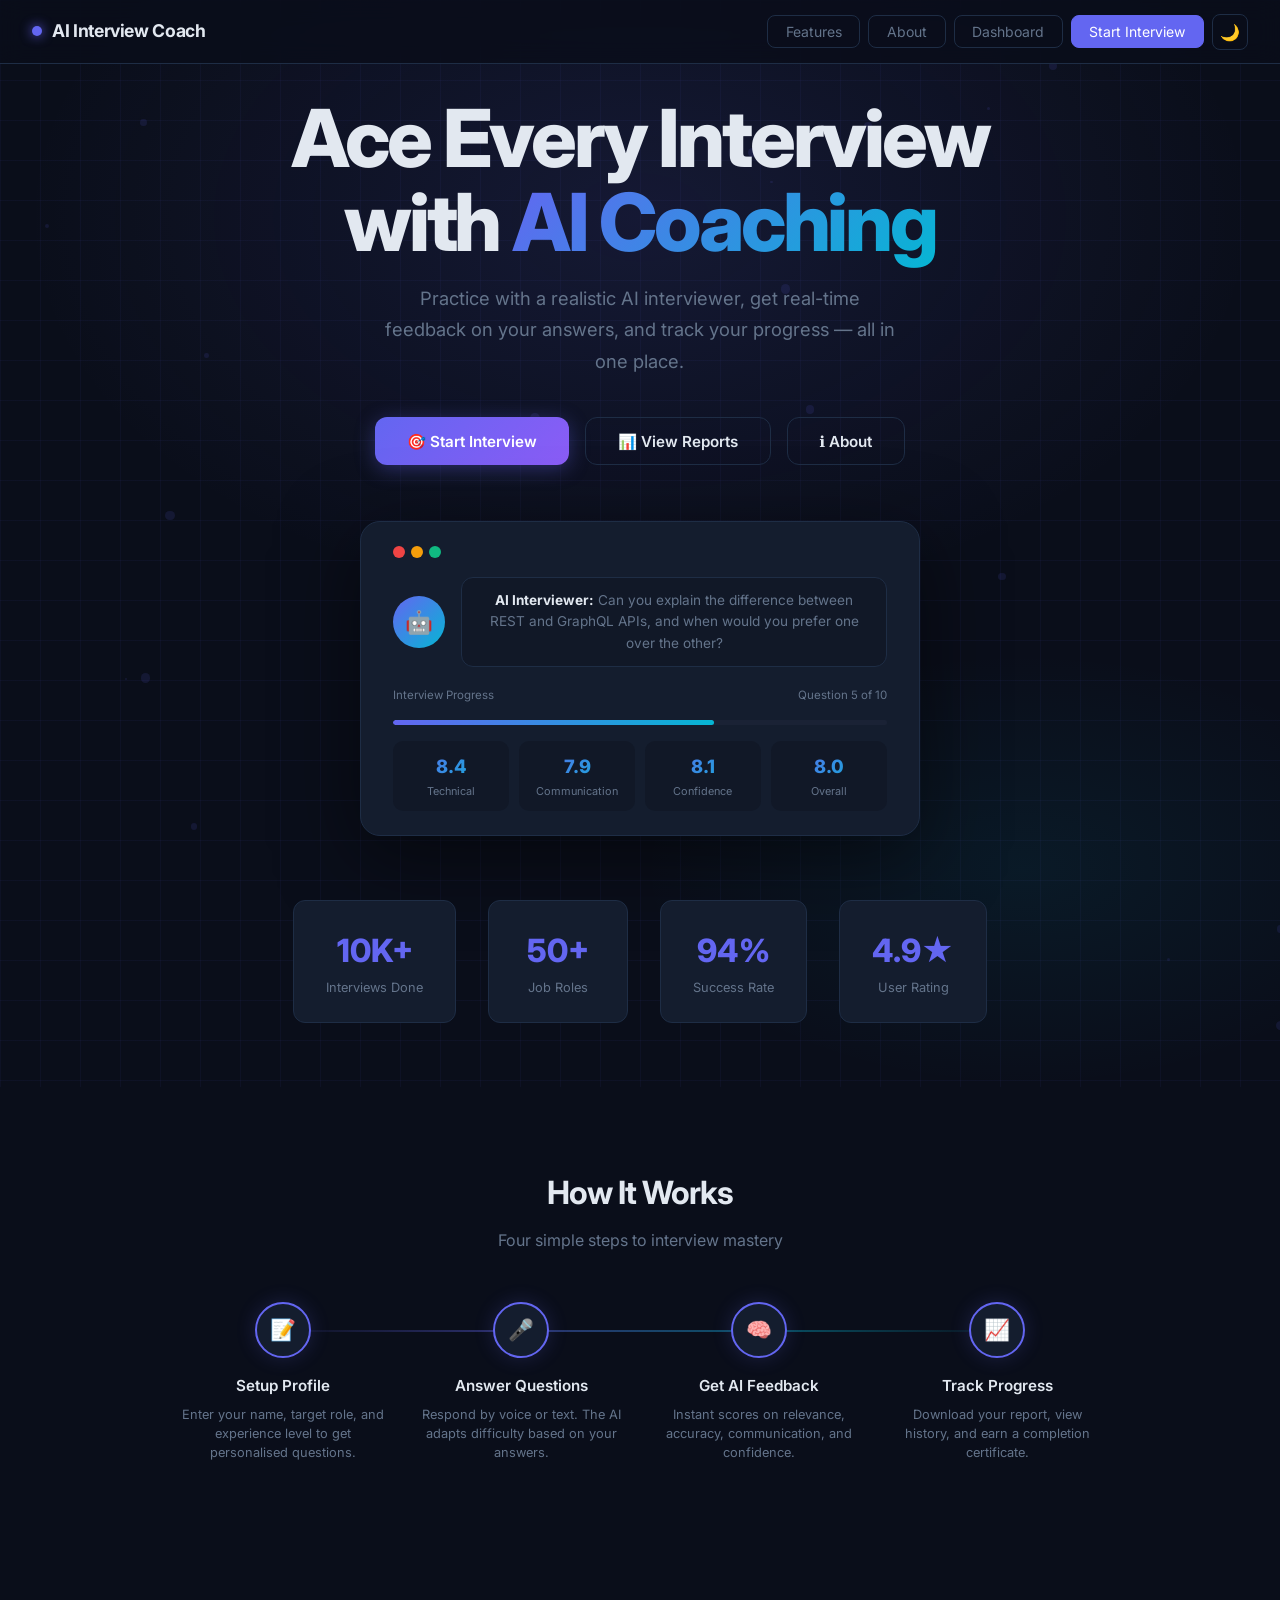
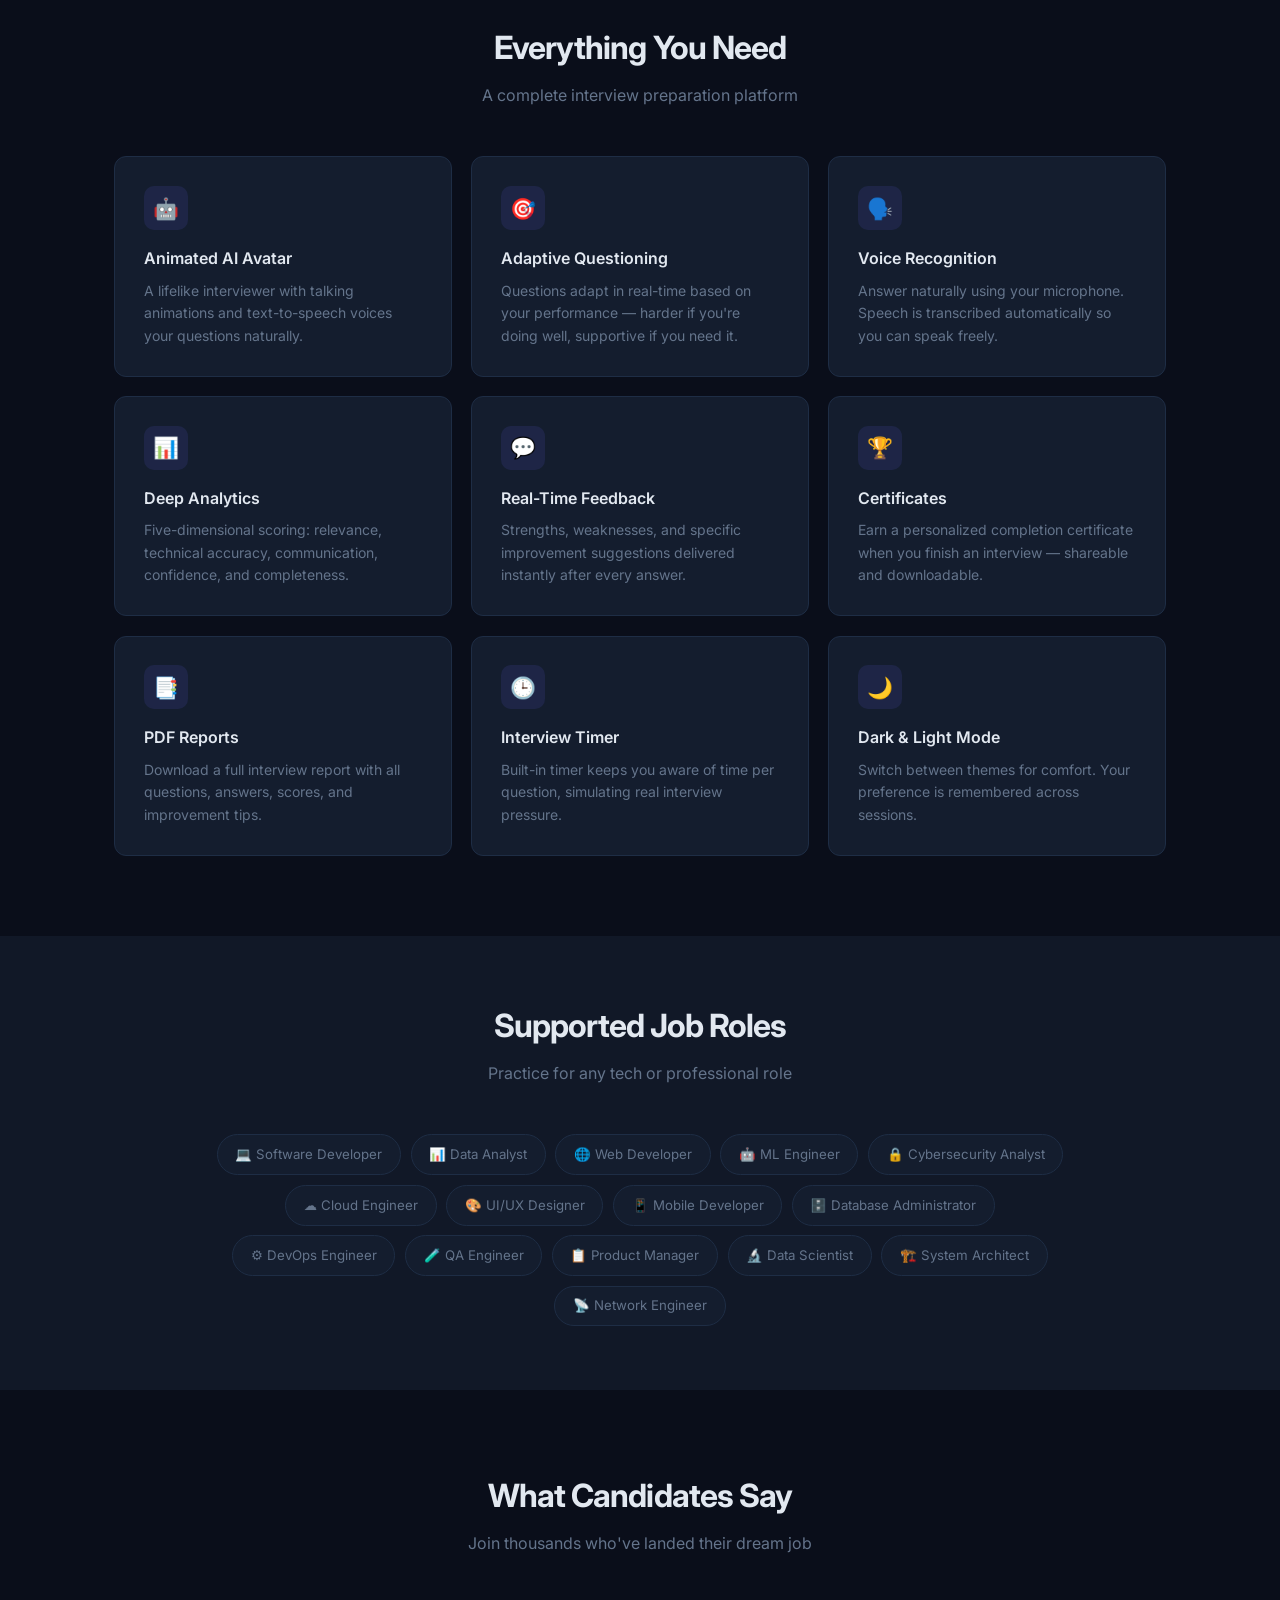
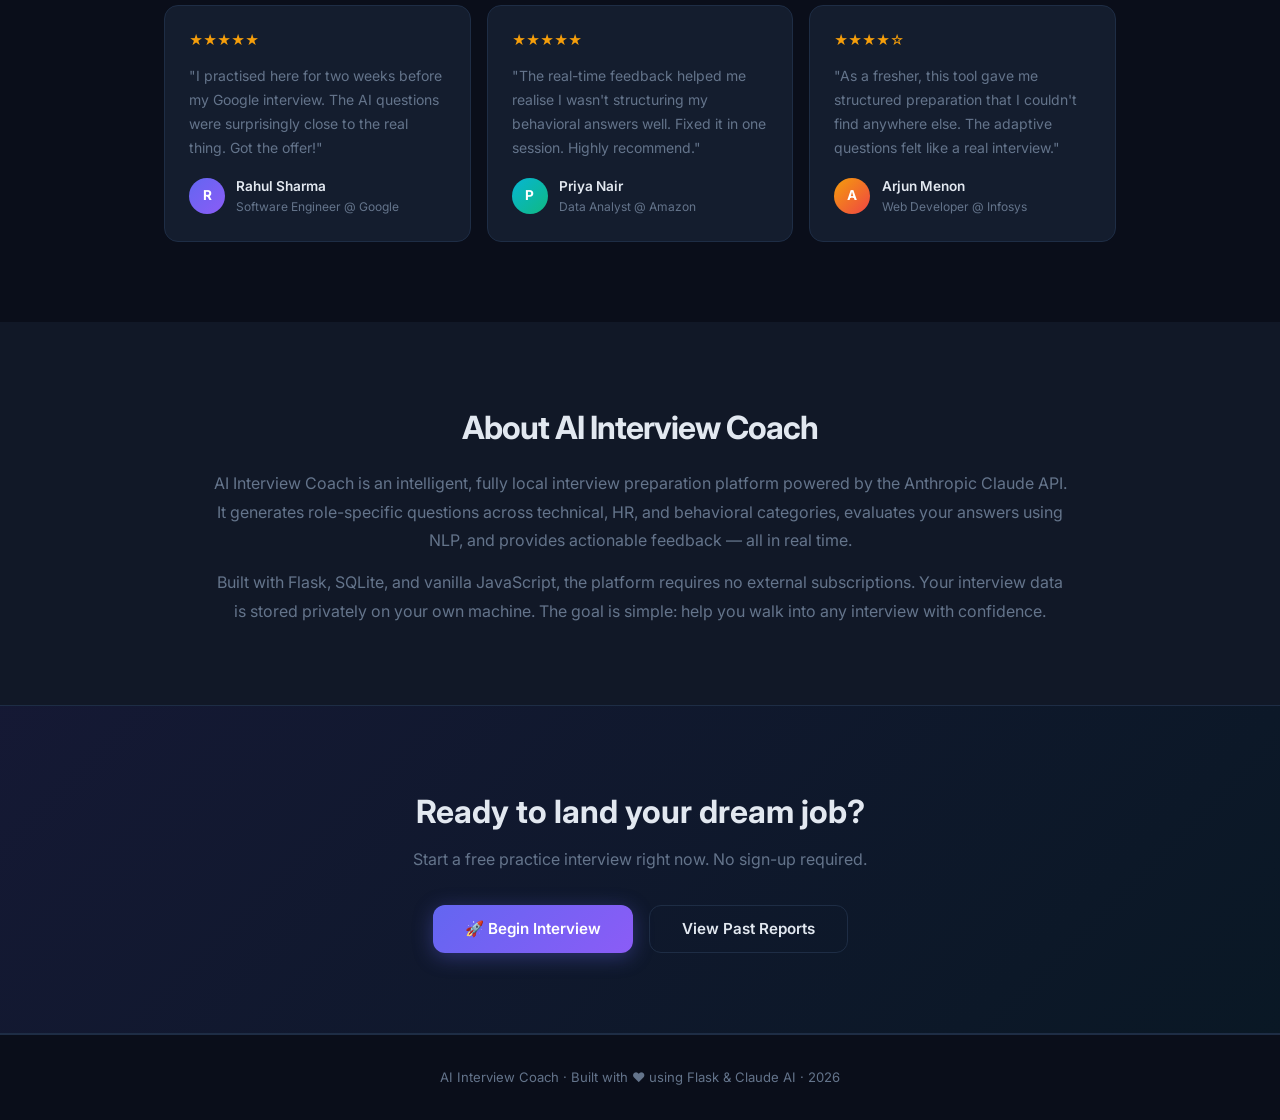
==== templates/index.html @ f31e6fa7 "Initial commit" ====
<!DOCTYPE html>
<html lang="en" data-theme="dark">

<head>
  <meta charset="UTF-8" />
  <meta name="viewport" content="width=device-width, initial-scale=1.0" />
  <title>AI Interview Coach</title>
  <link rel="preconnect" href="https://fonts.googleapis.com" />
  <link
    href="https://fonts.googleapis.com/css2?family=Inter:wght@400;500;600;700;800&family=JetBrains+Mono:wght@400;700&display=swap"
    rel="stylesheet" />
  <link rel="stylesheet" href="/static/css/style.css" />
  <style>
    /* ── Index-specific extras ── */
    .hero-visual {
      position: relative;
      z-index: 1;
      margin-top: 3.5rem;
      display: flex;
      justify-content: center;
    }

    .mockup-card {
      background: var(--card);
      border: 1px solid var(--border);
      border-radius: 20px;
      padding: 1.5rem 2rem;
      width: 100%;
      max-width: 560px;
      box-shadow: 0 20px 80px rgba(0, 0, 0, 0.5);
    }

    .mockup-bar {
      display: flex;
      gap: 6px;
      margin-bottom: 1.2rem;
    }

    .mockup-bar span {
      width: 12px;
      height: 12px;
      border-radius: 50%;
    }

    .mockup-bar span:nth-child(1) {
      background: #ef4444;
    }

    .mockup-bar span:nth-child(2) {
      background: #f59e0b;
    }

    .mockup-bar span:nth-child(3) {
      background: #10b981;
    }

    .mockup-avatar-row {
      display: flex;
      align-items: center;
      gap: 1rem;
      margin-bottom: 1.2rem;
    }

    .mockup-avatar {
      width: 52px;
      height: 52px;
      border-radius: 50%;
      flex-shrink: 0;
      background: linear-gradient(135deg, #6366f1, #06b6d4);
      display: flex;
      align-items: center;
      justify-content: center;
      font-size: 1.4rem;
    }

    .mockup-bubble {
      background: var(--bg2);
      border: 1px solid var(--border);
      border-radius: 12px;
      padding: 0.75rem 1rem;
      font-size: 0.85rem;
      line-height: 1.55;
      color: var(--muted);
      flex: 1;
    }

    .mockup-bubble strong {
      color: var(--text);
    }

    .mockup-scores {
      display: grid;
      grid-template-columns: repeat(4, 1fr);
      gap: 0.6rem;
    }

    .mockup-score {
      background: var(--bg2);
      border-radius: 10px;
      padding: 0.65rem;
      text-align: center;
    }

    .mockup-score .ms-val {
      font-size: 1.15rem;
      font-weight: 800;
      background: linear-gradient(135deg, #6366f1, #06b6d4);
      -webkit-background-clip: text;
      -webkit-text-fill-color: transparent;
      background-clip: text;
    }

    .mockup-score .ms-lbl {
      font-size: 0.68rem;
      color: var(--muted);
      margin-top: 2px;
    }

    .mockup-progress {
      margin-top: 1rem;
    }

    .mockup-progress-bar {
      height: 5px;
      background: var(--bg3);
      border-radius: 3px;
      overflow: hidden;
    }

    .mockup-progress-fill {
      height: 100%;
      width: 65%;
      background: linear-gradient(90deg, #6366f1, #06b6d4);
      border-radius: 3px;
    }

    .mockup-label {
      display: flex;
      justify-content: space-between;
      font-size: 0.72rem;
      color: var(--muted);
      margin-bottom: 4px;
    }

    /* ── How it works ── */
    .how-section {
      padding: 5rem 1.5rem;
      max-width: 1000px;
      margin: 0 auto;
    }

    .steps-grid {
      display: grid;
      grid-template-columns: repeat(auto-fit, minmax(200px, 1fr));
      gap: 0;
      position: relative;
      margin-top: 3rem;
    }

    .steps-grid::before {
      content: '';
      position: absolute;
      top: 28px;
      left: 10%;
      right: 10%;
      height: 2px;
      background: linear-gradient(90deg, transparent, var(--accent), var(--accent3), transparent);
      opacity: 0.4;
    }

    .step {
      text-align: center;
      padding: 0 1rem;
      position: relative;
      z-index: 1;
    }

    .step-circle {
      width: 56px;
      height: 56px;
      border-radius: 50%;
      background: var(--card);
      border: 2px solid var(--accent);
      display: flex;
      align-items: center;
      justify-content: center;
      margin: 0 auto 1rem;
      font-size: 1.3rem;
      box-shadow: 0 0 20px rgba(99, 102, 241, 0.2);
    }

    .step h3 {
      font-size: 0.95rem;
      font-weight: 600;
      margin-bottom: 0.4rem;
    }

    .step p {
      font-size: 0.8rem;
      color: var(--muted);
      line-height: 1.5;
    }

    /* ── Roles section ── */
    .roles-section {
      padding: 4rem 1.5rem;
      background: var(--bg2);
    }

    .roles-inner {
      max-width: 860px;
      margin: 0 auto;
    }

    .roles-grid {
      display: flex;
      flex-wrap: wrap;
      gap: 0.6rem;
      justify-content: center;
      margin-top: 2rem;
    }

    .role-pill {
      padding: 0.55rem 1.1rem;
      background: var(--card);
      border: 1px solid var(--border);
      border-radius: 100px;
      font-size: 0.83rem;
      color: var(--muted);
      transition: all 0.2s;
      cursor: default;
    }

    .role-pill:hover {
      border-color: var(--accent);
      color: var(--accent);
      transform: translateY(-2px);
    }

    /* ── Testimonials ── */
    .testimonials {
      padding: 5rem 1.5rem;
      max-width: 1000px;
      margin: 0 auto;
    }

    .testi-grid {
      display: grid;
      grid-template-columns: repeat(auto-fit, minmax(260px, 1fr));
      gap: 1rem;
      margin-top: 2.5rem;
    }

    .testi-card {
      background: var(--card);
      border: 1px solid var(--border);
      border-radius: 14px;
      padding: 1.5rem;
    }

    .testi-stars {
      color: #f59e0b;
      font-size: 0.85rem;
      margin-bottom: 0.8rem;
    }

    .testi-text {
      font-size: 0.875rem;
      color: var(--muted);
      line-height: 1.7;
      margin-bottom: 1rem;
    }

    .testi-author {
      display: flex;
      align-items: center;
      gap: 0.7rem;
    }

    .testi-ava {
      width: 36px;
      height: 36px;
      border-radius: 50%;
      display: flex;
      align-items: center;
      justify-content: center;
      font-weight: 700;
      font-size: 0.85rem;
      color: #fff;
      flex-shrink: 0;
    }

    .testi-name {
      font-size: 0.85rem;
      font-weight: 600;
    }

    .testi-role-lbl {
      font-size: 0.75rem;
      color: var(--muted);
    }

    /* ── CTA band ── */
    .cta-band {
      padding: 5rem 1.5rem;
      background: linear-gradient(135deg, rgba(99, 102, 241, 0.12), rgba(6, 182, 212, 0.06));
      border-top: 1px solid var(--border);
      border-bottom: 1px solid var(--border);
      text-align: center;
    }

    .cta-band h2 {
      font-size: 2rem;
      font-weight: 700;
      margin-bottom: 0.6rem;
    }

    .cta-band p {
      color: var(--muted);
      margin-bottom: 2rem;
    }

    /* ── Floating particles ── */
    .particle {
      position: absolute;
      border-radius: 50%;
      background: var(--accent);
      opacity: 0.12;
      animation: float linear infinite;
    }

    @keyframes float {
      0% {
        transform: translateY(0) rotate(0deg);
        opacity: 0.12;
      }

      50% {
        opacity: 0.06;
      }

      100% {
        transform: translateY(-120px) rotate(360deg);
        opacity: 0;
      }
    }
  </style>
</head>

<body>

  <!-- ── NAV ─────────────────────────────────────────────────────── -->
  <nav class="nav">
    <div class="nav-logo">
      <div class="dot"></div>
      AI Interview Coach
    </div>
    <div class="nav-links">
      <button class="nav-btn" onclick="scrollTo('features')">Features</button>
      <button class="nav-btn" onclick="scrollTo('about')">About</button>
      <button class="nav-btn" onclick="location.href='/dashboard'">Dashboard</button>
      <button class="nav-btn primary" onclick="openSetupModal()">Start Interview</button>
      <button id="themeToggle" onclick="toggleTheme()" title="Toggle theme">🌙</button>
    </div>
  </nav>

  <!-- ── HERO ─────────────────────────────────────────────────────── -->
  <section class="hero">
    <div class="hero-bg"></div>
    <div class="hero-grid"></div>

    <!-- Floating particles -->
    <div id="particles"></div>

    <div class="hero-content">
      <h1>
        Ace Every Interview<br />
        with <span class="grad">AI Coaching</span>
      </h1>
      <p>
        Practice with a realistic AI interviewer, get real-time feedback on your answers,
        and track your progress — all in one place.
      </p>
      <div class="hero-btns">
        <button class="btn-primary" onclick="openSetupModal()">
          🎯 Start Interview
        </button>
        <button class="btn-secondary" onclick="location.href='/dashboard'">
          📊 View Reports
        </button>
        <button class="btn-secondary" onclick="scrollTo('about')">
          ℹ️ About
        </button>
      </div>
    </div>

    <!-- Mockup preview -->
    <div class="hero-visual">
      <div class="mockup-card fade-in">
        <div class="mockup-bar">
          <span></span><span></span><span></span>
        </div>
        <div class="mockup-avatar-row">
          <div class="mockup-avatar">🤖</div>
          <div class="mockup-bubble">
            <strong>AI Interviewer:</strong> Can you explain the difference between REST and GraphQL APIs, and when
            would you prefer one over the other?
          </div>
        </div>
        <div class="mockup-label">
          <span>Interview Progress</span>
          <span>Question 5 of 10</span>
        </div>
        <div class="mockup-progress">
          <div class="mockup-progress-bar">
            <div class="mockup-progress-fill"></div>
          </div>
        </div>
        <div class="mockup-scores" style="margin-top:1rem">
          <div class="mockup-score">
            <div class="ms-val">8.4</div>
            <div class="ms-lbl">Technical</div>
          </div>
          <div class="mockup-score">
            <div class="ms-val">7.9</div>
            <div class="ms-lbl">Communication</div>
          </div>
          <div class="mockup-score">
            <div class="ms-val">8.1</div>
            <div class="ms-lbl">Confidence</div>
          </div>
          <div class="mockup-score">
            <div class="ms-val">8.0</div>
            <div class="ms-lbl">Overall</div>
          </div>
        </div>
      </div>
    </div>

    <!-- Stats -->
    <div class="stats-row">
      <div class="stat-card">
        <div class="val">10K+</div>
        <div class="lbl">Interviews Done</div>
      </div>
      <div class="stat-card">
        <div class="val">50+</div>
        <div class="lbl">Job Roles</div>
      </div>
      <div class="stat-card">
        <div class="val">94%</div>
        <div class="lbl">Success Rate</div>
      </div>
      <div class="stat-card">
        <div class="val">4.9★</div>
        <div class="lbl">User Rating</div>
      </div>
    </div>
  </section>

  <!-- ── HOW IT WORKS ───────────────────────────────────────────── -->
  <section class="how-section" id="how">
    <div class="section-title">How It Works</div>
    <div class="section-sub">Four simple steps to interview mastery</div>
    <div class="steps-grid">
      <div class="step">
        <div class="step-circle">📝</div>
        <h3>Setup Profile</h3>
        <p>Enter your name, target role, and experience level to get personalised questions.</p>
      </div>
      <div class="step">
        <div class="step-circle">🎤</div>
        <h3>Answer Questions</h3>
        <p>Respond by voice or text. The AI adapts difficulty based on your answers.</p>
      </div>
      <div class="step">
        <div class="step-circle">🧠</div>
        <h3>Get AI Feedback</h3>
        <p>Instant scores on relevance, accuracy, communication, and confidence.</p>
      </div>
      <div class="step">
        <div class="step-circle">📈</div>
        <h3>Track Progress</h3>
        <p>Download your report, view history, and earn a completion certificate.</p>
      </div>
    </div>
  </section>

  <!-- ── FEATURES ──────────────────────────────────────────────── -->
  <section class="features" id="features">
    <div class="section-title">Everything You Need</div>
    <div class="section-sub">A complete interview preparation platform</div>
    <div class="features-grid">
      <div class="feat-card">
        <div class="feat-icon">🤖</div>
        <h3>Animated AI Avatar</h3>
        <p>A lifelike interviewer with talking animations and text-to-speech voices your questions naturally.</p>
      </div>
      <div class="feat-card">
        <div class="feat-icon">🎯</div>
        <h3>Adaptive Questioning</h3>
        <p>Questions adapt in real-time based on your performance — harder if you're doing well, supportive if you need
          it.</p>
      </div>
      <div class="feat-card">
        <div class="feat-icon">🗣️</div>
        <h3>Voice Recognition</h3>
        <p>Answer naturally using your microphone. Speech is transcribed automatically so you can speak freely.</p>
      </div>
      <div class="feat-card">
        <div class="feat-icon">📊</div>
        <h3>Deep Analytics</h3>
        <p>Five-dimensional scoring: relevance, technical accuracy, communication, confidence, and completeness.</p>
      </div>
      <div class="feat-card">
        <div class="feat-icon">💬</div>
        <h3>Real-Time Feedback</h3>
        <p>Strengths, weaknesses, and specific improvement suggestions delivered instantly after every answer.</p>
      </div>
      <div class="feat-card">
        <div class="feat-icon">🏆</div>
        <h3>Certificates</h3>
        <p>Earn a personalized completion certificate when you finish an interview — shareable and downloadable.</p>
      </div>
      <div class="feat-card">
        <div class="feat-icon">📑</div>
        <h3>PDF Reports</h3>
        <p>Download a full interview report with all questions, answers, scores, and improvement tips.</p>
      </div>
      <div class="feat-card">
        <div class="feat-icon">🕒</div>
        <h3>Interview Timer</h3>
        <p>Built-in timer keeps you aware of time per question, simulating real interview pressure.</p>
      </div>
      <div class="feat-card">
        <div class="feat-icon">🌙</div>
        <h3>Dark &amp; Light Mode</h3>
        <p>Switch between themes for comfort. Your preference is remembered across sessions.</p>
      </div>
    </div>
  </section>

  <!-- ── ROLES ─────────────────────────────────────────────────── -->
  <section class="roles-section">
    <div class="roles-inner">
      <div class="section-title">Supported Job Roles</div>
      <div class="section-sub">Practice for any tech or professional role</div>
      <div class="roles-grid">
        <div class="role-pill">💻 Software Developer</div>
        <div class="role-pill">📊 Data Analyst</div>
        <div class="role-pill">🌐 Web Developer</div>
        <div class="role-pill">🤖 ML Engineer</div>
        <div class="role-pill">🔒 Cybersecurity Analyst</div>
        <div class="role-pill">☁️ Cloud Engineer</div>
        <div class="role-pill">🎨 UI/UX Designer</div>
        <div class="role-pill">📱 Mobile Developer</div>
        <div class="role-pill">🗄️ Database Administrator</div>
        <div class="role-pill">⚙️ DevOps Engineer</div>
        <div class="role-pill">🧪 QA Engineer</div>
        <div class="role-pill">📋 Product Manager</div>
        <div class="role-pill">🔬 Data Scientist</div>
        <div class="role-pill">🏗️ System Architect</div>
        <div class="role-pill">📡 Network Engineer</div>
      </div>
    </div>
  </section>

  <!-- ── TESTIMONIALS ──────────────────────────────────────────── -->
  <section class="testimonials">
    <div class="section-title">What Candidates Say</div>
    <div class="section-sub">Join thousands who've landed their dream job</div>
    <div class="testi-grid">
      <div class="testi-card">
        <div class="testi-stars">★★★★★</div>
        <div class="testi-text">"I practised here for two weeks before my Google interview. The AI questions were
          surprisingly close to the real thing. Got the offer!"</div>
        <div class="testi-author">
          <div class="testi-ava" style="background:linear-gradient(135deg,#6366f1,#8b5cf6)">R</div>
          <div>
            <div class="testi-name">Rahul Sharma</div>
            <div class="testi-role-lbl">Software Engineer @ Google</div>
          </div>
        </div>
      </div>
      <div class="testi-card">
        <div class="testi-stars">★★★★★</div>
        <div class="testi-text">"The real-time feedback helped me realise I wasn't structuring my behavioral answers
          well. Fixed it in one session. Highly recommend."</div>
        <div class="testi-author">
          <div class="testi-ava" style="background:linear-gradient(135deg,#06b6d4,#10b981)">P</div>
          <div>
            <div class="testi-name">Priya Nair</div>
            <div class="testi-role-lbl">Data Analyst @ Amazon</div>
          </div>
        </div>
      </div>
      <div class="testi-card">
        <div class="testi-stars">★★★★☆</div>
        <div class="testi-text">"As a fresher, this tool gave me structured preparation that I couldn't find anywhere
          else. The adaptive questions felt like a real interview."</div>
        <div class="testi-author">
          <div class="testi-ava" style="background:linear-gradient(135deg,#f59e0b,#ef4444)">A</div>
          <div>
            <div class="testi-name">Arjun Menon</div>
            <div class="testi-role-lbl">Web Developer @ Infosys</div>
          </div>
        </div>
      </div>
    </div>
  </section>

  <!-- ── ABOUT ─────────────────────────────────────────────────── -->
  <section class="about" id="about">
    <div class="about-inner">
      <div class="section-title">About AI Interview Coach</div>
      <p>
        AI Interview Coach is an intelligent, fully local interview preparation platform powered
        by the Anthropic Claude API. It generates role-specific questions across technical, HR,
        and behavioral categories, evaluates your answers using NLP, and provides actionable feedback
        — all in real time.
      </p>
      <p style="margin-top:0.8rem">
        Built with Flask, SQLite, and vanilla JavaScript, the platform requires no external
        subscriptions. Your interview data is stored privately on your own machine. The goal
        is simple: help you walk into any interview with confidence.
      </p>
    </div>
  </section>

  <!-- ── CTA BAND ──────────────────────────────────────────────── -->
  <section class="cta-band">
    <h2>Ready to land your dream job?</h2>
    <p>Start a free practice interview right now. No sign-up required.</p>
    <div class="hero-btns" style="justify-content:center">
      <button class="btn-primary" onclick="openSetupModal()">🚀 Begin Interview</button>
      <button class="btn-secondary" onclick="location.href='/dashboard'">View Past Reports</button>
    </div>
  </section>

  <!-- ── FOOTER ─────────────────────────────────────────────────── -->
  <footer>
    <p>AI Interview Coach · Built with ❤️ using Flask &amp; Claude AI · <span id="year"></span></p>
  </footer>

  <!-- ── SETUP MODAL ───────────────────────────────────────────── -->
  <div class="modal-overlay" id="setupModal">
    <div class="modal">
      <h2>🎯 Setup Your Interview</h2>
      <div class="form-group">
        <label>Full Name</label>
        <input type="text" id="setupName" placeholder="e.g. Rahul Sharma" />
      </div>
      <div class="form-group">
        <label>Email Address</label>
        <input type="email" id="setupEmail" placeholder="e.g. rahul@email.com" />
      </div>
      <div class="form-group">
        <label>Job Role</label>
        <select id="setupRole">
          <option value="">Select a role…</option>
          <option>Software Developer</option>
          <option>Data Analyst</option>
          <option>Web Developer</option>
          <option>ML Engineer</option>
          <option>Cybersecurity Analyst</option>
          <option>Cloud Engineer</option>
          <option>UI/UX Designer</option>
          <option>Mobile Developer</option>
          <option>Database Administrator</option>
          <option>DevOps Engineer</option>
          <option>QA Engineer</option>
          <option>Product Manager</option>
          <option>Data Scientist</option>
          <option>System Architect</option>
          <option>Network Engineer</option>
        </select>
      </div>
      <div class="form-group">
        <label>Experience Level</label>
        <select id="setupExp">
          <option value="">Select level…</option>
          <option value="Fresher">Fresher (0–1 yr)</option>
          <option value="Intermediate">Intermediate (1–4 yrs)</option>
          <option value="Experienced">Experienced (5+ yrs)</option>
        </select>
      </div>
      <div id="setupError" style="color:#ef4444;font-size:0.83rem;margin-top:0.4rem;display:none"></div>
      <div class="modal-btns">
        <button class="btn-secondary" onclick="closeSetupModal()">Cancel</button>
        <button class="btn-primary" id="startBtn" onclick="startInterview()">Start Interview →</button>
      </div>
    </div>
  </div>

  <script src="/static/js/main.js"></script>
</body>

</html>
---- static/css/style.css ----
/* ── Variables ─────────────────────────────────────────── */
:root {
  --bg: #0a0e1a;
  --bg2: #111827;
  --bg3: #1a2235;
  --card: #141d2e;
  --border: #1e2d45;
  --accent: #6366f1;
  --accent2: #8b5cf6;
  --accent3: #06b6d4;
  --text: #e2e8f0;
  --muted: #64748b;
  --success: #10b981;
  --warning: #f59e0b;
  --danger: #ef4444;
  --radius: 12px;
  --shadow: 0 4px 24px rgba(0,0,0,0.4);
  --font: 'Inter', system-ui, sans-serif;
  --mono: 'JetBrains Mono', monospace;
}

[data-theme="light"] {
  --bg: #f0f4ff;
  --bg2: #e8edf8;
  --bg3: #dde4f5;
  --card: #ffffff;
  --border: #d1d9f0;
  --text: #1e293b;
  --muted: #64748b;
  --shadow: 0 4px 24px rgba(99,102,241,0.12);
}

/* ── Reset ─────────────────────────────────────────────── */
*, *::before, *::after { box-sizing: border-box; margin: 0; padding: 0; }
html { scroll-behavior: smooth; }
body {
  font-family: var(--font);
  background: var(--bg);
  color: var(--text);
  min-height: 100vh;
  transition: background 0.3s, color 0.3s;
  line-height: 1.6;
}
a { text-decoration: none; color: inherit; }
button { cursor: pointer; font-family: var(--font); }
img { max-width: 100%; }

/* ── Scrollbar ─────────────────────────────────────────── */
::-webkit-scrollbar { width: 6px; }
::-webkit-scrollbar-track { background: var(--bg2); }
::-webkit-scrollbar-thumb { background: var(--border); border-radius: 3px; }

/* ── Nav ───────────────────────────────────────────────── */
.nav {
  position: fixed; top: 0; left: 0; right: 0; z-index: 100;
  display: flex; align-items: center; justify-content: space-between;
  padding: 0 2rem;
  height: 64px;
  background: rgba(10,14,26,0.85);
  backdrop-filter: blur(12px);
  border-bottom: 1px solid var(--border);
}
[data-theme="light"] .nav { background: rgba(240,244,255,0.85); }

.nav-logo {
  display: flex; align-items: center; gap: 10px;
  font-weight: 700; font-size: 1.1rem; letter-spacing: -0.02em;
}
.nav-logo .dot {
  width: 10px; height: 10px; border-radius: 50%;
  background: var(--accent);
  box-shadow: 0 0 12px var(--accent);
  animation: pulse 2s infinite;
}
.nav-links { display: flex; align-items: center; gap: 0.5rem; }
.nav-btn {
  padding: 0.45rem 1.1rem;
  border: 1px solid var(--border);
  border-radius: 8px;
  background: transparent;
  color: var(--muted);
  font-size: 0.875rem;
  transition: all 0.2s;
}
.nav-btn:hover { border-color: var(--accent); color: var(--text); }
.nav-btn.primary {
  background: var(--accent); border-color: var(--accent); color: #fff;
}
.nav-btn.primary:hover { background: var(--accent2); border-color: var(--accent2); }
#themeToggle {
  width: 36px; height: 36px;
  border: 1px solid var(--border);
  border-radius: 8px;
  background: transparent;
  color: var(--muted);
  font-size: 1rem;
  display: flex; align-items: center; justify-content: center;
  transition: all 0.2s;
}
#themeToggle:hover { color: var(--text); border-color: var(--accent); }

/* ── Hero ──────────────────────────────────────────────── */
.hero {
  min-height: 100vh;
  display: flex; flex-direction: column; align-items: center; justify-content: center;
  text-align: center;
  padding: 6rem 1.5rem 4rem;
  position: relative; overflow: hidden;
}
.hero-bg {
  position: absolute; inset: 0; z-index: 0;
  background: radial-gradient(ellipse 80% 60% at 50% 20%, rgba(99,102,241,0.12) 0%, transparent 60%),
              radial-gradient(ellipse 60% 40% at 80% 80%, rgba(6,182,212,0.07) 0%, transparent 50%);
}
.hero-grid {
  position: absolute; inset: 0; z-index: 0;
  background-image:
    linear-gradient(rgba(99,102,241,0.05) 1px, transparent 1px),
    linear-gradient(90deg, rgba(99,102,241,0.05) 1px, transparent 1px);
  background-size: 40px 40px;
}
.hero-content { position: relative; z-index: 1; max-width: 780px; }
.hero-badge {
  display: inline-flex; align-items: center; gap: 6px;
  padding: 6px 14px;
  border: 1px solid rgba(99,102,241,0.4);
  border-radius: 100px;
  font-size: 0.78rem;
  color: var(--accent3);
  margin-bottom: 1.5rem;
  background: rgba(99,102,241,0.07);
  letter-spacing: 0.04em;
}
.hero h1 {
  font-size: clamp(2.5rem, 7vw, 5rem);
  font-weight: 800;
  letter-spacing: -0.04em;
  line-height: 1.05;
  margin-bottom: 1.2rem;
}
.hero h1 .grad {
  background: linear-gradient(135deg, var(--accent), var(--accent3));
  -webkit-background-clip: text;
  -webkit-text-fill-color: transparent;
  background-clip: text;
}
.hero p {
  font-size: 1.15rem;
  color: var(--muted);
  max-width: 520px;
  margin: 0 auto 2.5rem;
  line-height: 1.7;
}
.hero-btns { display: flex; gap: 1rem; justify-content: center; flex-wrap: wrap; }
.btn-primary {
  padding: 0.85rem 2rem;
  background: linear-gradient(135deg, var(--accent), var(--accent2));
  color: #fff;
  border: none;
  border-radius: var(--radius);
  font-weight: 600;
  font-size: 0.95rem;
  transition: all 0.25s;
  box-shadow: 0 4px 20px rgba(99,102,241,0.35);
}
.btn-primary:hover { transform: translateY(-2px); box-shadow: 0 8px 28px rgba(99,102,241,0.45); }
.btn-secondary {
  padding: 0.85rem 2rem;
  background: transparent;
  border: 1px solid var(--border);
  color: var(--text);
  border-radius: var(--radius);
  font-weight: 600;
  font-size: 0.95rem;
  transition: all 0.25s;
}
.btn-secondary:hover { border-color: var(--accent); color: var(--accent); }

/* ── Stat Row ───────────────────────────────────────────── */
.stats-row {
  display: flex; gap: 2rem; justify-content: center; flex-wrap: wrap;
  margin-top: 4rem; position: relative; z-index: 1;
}
.stat-card {
  background: var(--card);
  border: 1px solid var(--border);
  border-radius: var(--radius);
  padding: 1.5rem 2rem;
  text-align: center;
  min-width: 140px;
}
.stat-card .val { font-size: 2rem; font-weight: 800; color: var(--accent); }
.stat-card .lbl { font-size: 0.8rem; color: var(--muted); margin-top: 2px; }

/* ── Features ───────────────────────────────────────────── */
.features {
  padding: 5rem 1.5rem;
  max-width: 1100px; margin: 0 auto;
}
.section-title {
  text-align: center; font-size: 2rem; font-weight: 700;
  letter-spacing: -0.03em; margin-bottom: 0.6rem;
}
.section-sub { text-align: center; color: var(--muted); margin-bottom: 3rem; }
.features-grid {
  display: grid;
  grid-template-columns: repeat(auto-fit, minmax(280px, 1fr));
  gap: 1.2rem;
}
.feat-card {
  background: var(--card);
  border: 1px solid var(--border);
  border-radius: var(--radius);
  padding: 1.8rem;
  transition: border-color 0.2s, transform 0.2s;
}
.feat-card:hover { border-color: var(--accent); transform: translateY(-3px); }
.feat-icon {
  width: 44px; height: 44px;
  background: rgba(99,102,241,0.12);
  border-radius: 10px;
  display: flex; align-items: center; justify-content: center;
  font-size: 1.3rem; margin-bottom: 1rem;
}
.feat-card h3 { font-size: 1rem; font-weight: 600; margin-bottom: 0.5rem; }
.feat-card p { font-size: 0.875rem; color: var(--muted); line-height: 1.6; }

/* ── About ──────────────────────────────────────────────── */
.about {
  padding: 5rem 1.5rem;
  background: var(--bg2);
}
.about-inner {
  max-width: 860px; margin: 0 auto; text-align: center;
}
.about-inner p { color: var(--muted); line-height: 1.8; margin-top: 1rem; font-size: 1rem; }

/* ── Footer ─────────────────────────────────────────────── */
footer {
  text-align: center; padding: 2rem; font-size: 0.82rem; color: var(--muted);
  border-top: 1px solid var(--border);
}

/* ── Modal ──────────────────────────────────────────────── */
.modal-overlay {
  position: fixed; inset: 0; z-index: 200;
  background: rgba(0,0,0,0.7);
  backdrop-filter: blur(4px);
  display: flex; align-items: center; justify-content: center;
  padding: 1rem;
  opacity: 0; pointer-events: none; transition: opacity 0.25s;
}
.modal-overlay.active { opacity: 1; pointer-events: auto; }
.modal {
  background: var(--card);
  border: 1px solid var(--border);
  border-radius: 16px;
  padding: 2.5rem;
  max-width: 500px; width: 100%;
  box-shadow: var(--shadow);
  transform: scale(0.95); transition: transform 0.25s;
}
.modal-overlay.active .modal { transform: scale(1); }
.modal h2 { font-size: 1.4rem; font-weight: 700; margin-bottom: 1.5rem; }
.form-group { margin-bottom: 1.2rem; }
.form-group label { display: block; font-size: 0.82rem; color: var(--muted); margin-bottom: 6px; }
.form-group input, .form-group select {
  width: 100%;
  padding: 0.75rem 1rem;
  background: var(--bg2);
  border: 1px solid var(--border);
  border-radius: 8px;
  color: var(--text);
  font-family: var(--font);
  font-size: 0.9rem;
  transition: border-color 0.2s;
}
.form-group input:focus, .form-group select:focus {
  outline: none; border-color: var(--accent);
}
.modal-btns { display: flex; gap: 0.75rem; justify-content: flex-end; margin-top: 1.5rem; }

/* ── Interview Page ─────────────────────────────────────── */
.interview-layout {
  display: grid;
  grid-template-columns: 1fr 380px;
  gap: 1.5rem;
  max-width: 1200px; margin: 84px auto 2rem;
  padding: 0 1.5rem;
}
.interview-main { display: flex; flex-direction: column; gap: 1.2rem; }
.interview-sidebar { display: flex; flex-direction: column; gap: 1.2rem; }

/* Avatar Panel */
.avatar-panel {
  background: var(--card);
  border: 1px solid var(--border);
  border-radius: 16px;
  padding: 2rem;
  text-align: center;
  position: relative;
}
.avatar-wrapper {
  width: 160px; height: 160px;
  margin: 0 auto 1.5rem;
  position: relative;
}
.avatar-ring {
  position: absolute; inset: -8px;
  border-radius: 50%;
  border: 2px solid transparent;
  background: linear-gradient(var(--card), var(--card)) padding-box,
              linear-gradient(135deg, var(--accent), var(--accent3)) border-box;
  animation: none;
}
.avatar-ring.talking { animation: avatarPulse 0.5s ease-in-out infinite alternate; }
.avatar-svg {
  width: 160px; height: 160px;
  border-radius: 50%;
  overflow: hidden;
  position: relative; z-index: 1;
}

/* Speech bubble */
.speech-bubble {
  background: var(--bg2);
  border: 1px solid var(--border);
  border-radius: 12px;
  padding: 1rem 1.2rem;
  font-size: 0.9rem;
  line-height: 1.6;
  min-height: 70px;
  position: relative;
  text-align: left;
}
.speech-bubble::before {
  content: '';
  position: absolute; top: -10px; left: 50%; transform: translateX(-50%);
  border: 10px solid transparent;
  border-bottom-color: var(--border);
  border-top: none;
}

/* Progress */
.progress-wrap { padding: 0 0 0.5rem; }
.progress-label { display: flex; justify-content: space-between; font-size: 0.8rem; color: var(--muted); margin-bottom: 6px; }
.progress-bar { height: 6px; background: var(--bg3); border-radius: 3px; overflow: hidden; }
.progress-fill {
  height: 100%; border-radius: 3px;
  background: linear-gradient(90deg, var(--accent), var(--accent3));
  transition: width 0.5s ease;
}

/* Timer */
.timer-row {
  display: flex; align-items: center; justify-content: space-between;
  padding: 0.75rem 1rem;
  background: var(--bg2);
  border: 1px solid var(--border);
  border-radius: 10px;
  font-size: 0.85rem;
}
.timer-val { font-family: var(--mono); font-size: 1rem; font-weight: 600; color: var(--accent3); }

/* Question Card */
.question-card {
  background: var(--card);
  border: 1px solid var(--border);
  border-radius: 16px;
  padding: 1.8rem;
}
.q-header {
  display: flex; align-items: center; gap: 10px; margin-bottom: 1rem;
}
.q-badge {
  padding: 3px 10px;
  border-radius: 100px;
  font-size: 0.73rem;
  font-weight: 600;
  letter-spacing: 0.04em;
}
.q-badge.Technical { background: rgba(99,102,241,0.15); color: var(--accent); }
.q-badge.HR { background: rgba(16,185,129,0.15); color: var(--success); }
.q-badge.Behavioral { background: rgba(245,158,11,0.15); color: var(--warning); }
.q-text { font-size: 1.05rem; line-height: 1.65; font-weight: 500; }

/* Answer Area */
.answer-card {
  background: var(--card);
  border: 1px solid var(--border);
  border-radius: 16px;
  padding: 1.8rem;
}
.answer-tabs { display: flex; gap: 0.5rem; margin-bottom: 1.2rem; }
.tab-btn {
  padding: 0.5rem 1.2rem;
  background: var(--bg2);
  border: 1px solid var(--border);
  border-radius: 8px;
  color: var(--muted);
  font-size: 0.85rem;
  transition: all 0.2s;
}
.tab-btn.active { background: var(--accent); border-color: var(--accent); color: #fff; }
#answerText {
  width: 100%; min-height: 130px;
  background: var(--bg2);
  border: 1px solid var(--border);
  border-radius: 10px;
  color: var(--text);
  font-family: var(--font);
  font-size: 0.95rem;
  padding: 1rem;
  resize: vertical;
  transition: border-color 0.2s;
}
#answerText:focus { outline: none; border-color: var(--accent); }
.voice-area { text-align: center; padding: 1.5rem 0; }
.mic-btn {
  width: 72px; height: 72px;
  border-radius: 50%;
  background: linear-gradient(135deg, var(--accent), var(--accent2));
  border: none;
  font-size: 1.8rem;
  color: #fff;
  display: inline-flex; align-items: center; justify-content: center;
  box-shadow: 0 4px 20px rgba(99,102,241,0.4);
  transition: all 0.2s;
}
.mic-btn.recording {
  background: var(--danger);
  box-shadow: 0 0 0 12px rgba(239,68,68,0.15);
  animation: micPulse 1s infinite;
}
.voice-status { margin-top: 0.75rem; font-size: 0.85rem; color: var(--muted); }
.action-row { display: flex; gap: 0.75rem; margin-top: 1.2rem; }
.btn-submit {
  flex: 1; padding: 0.85rem;
  background: linear-gradient(135deg, var(--accent), var(--accent2));
  border: none; border-radius: 10px;
  color: #fff; font-weight: 600; font-size: 0.95rem;
  transition: all 0.2s;
}
.btn-submit:hover { opacity: 0.9; transform: translateY(-1px); }
.btn-submit:disabled { opacity: 0.5; cursor: not-allowed; transform: none; }
.btn-skip {
  padding: 0.85rem 1.5rem;
  background: transparent; border: 1px solid var(--border);
  color: var(--muted); border-radius: 10px; font-size: 0.9rem;
  transition: all 0.2s;
}
.btn-skip:hover { border-color: var(--danger); color: var(--danger); }

/* Feedback Card */
.feedback-card {
  background: var(--card);
  border: 1px solid var(--border);
  border-radius: 16px;
  padding: 1.8rem;
  display: none;
}
.feedback-card.visible { display: block; }
.feedback-title { font-size: 1rem; font-weight: 600; margin-bottom: 1.2rem; }
.score-grid {
  display: grid; grid-template-columns: repeat(5, 1fr); gap: 0.6rem;
  margin-bottom: 1.2rem;
}
.score-item { text-align: center; }
.score-ring {
  width: 52px; height: 52px; margin: 0 auto 4px;
  border-radius: 50%;
  background: conic-gradient(var(--accent) calc(var(--pct) * 1%), var(--bg3) 0%);
  display: flex; align-items: center; justify-content: center;
  position: relative;
}
.score-ring::before {
  content: '';
  position: absolute; inset: 6px;
  background: var(--card); border-radius: 50%;
}
.score-ring span {
  position: relative; z-index: 1;
  font-size: 0.72rem; font-weight: 700;
}
.score-lbl { font-size: 0.68rem; color: var(--muted); }
.feedback-section { margin-bottom: 0.8rem; }
.feedback-section h4 { font-size: 0.8rem; font-weight: 600; margin-bottom: 0.4rem; }
.feedback-section.strengths h4 { color: var(--success); }
.feedback-section.weaknesses h4 { color: var(--danger); }
.feedback-section.suggestions h4 { color: var(--warning); }
.feedback-section ul { list-style: none; }
.feedback-section ul li {
  font-size: 0.82rem; color: var(--muted); padding: 3px 0;
  padding-left: 1rem; position: relative;
}
.feedback-section ul li::before {
  content: '▸'; position: absolute; left: 0;
}
.strengths ul li::before { color: var(--success); }
.weaknesses ul li::before { color: var(--danger); }
.suggestions ul li::before { color: var(--warning); }

/* Sidebar cards */
.sidebar-card {
  background: var(--card);
  border: 1px solid var(--border);
  border-radius: 14px;
  padding: 1.4rem;
}
.sidebar-card h3 { font-size: 0.9rem; font-weight: 600; margin-bottom: 1rem; color: var(--muted); text-transform: uppercase; letter-spacing: 0.05em; }
.q-history { display: flex; flex-direction: column; gap: 0.5rem; max-height: 280px; overflow-y: auto; }
.q-history-item {
  padding: 0.6rem 0.8rem;
  background: var(--bg2);
  border-radius: 8px;
  font-size: 0.8rem;
  display: flex; align-items: center; gap: 0.5rem;
}
.q-history-item .num {
  width: 22px; height: 22px;
  background: var(--accent);
  border-radius: 50%;
  display: flex; align-items: center; justify-content: center;
  font-size: 0.7rem; font-weight: 700; color: #fff; flex-shrink: 0;
}
.q-history-item .score-badge {
  margin-left: auto;
  font-weight: 700; font-size: 0.78rem;
}
.score-high { color: var(--success); }
.score-mid { color: var(--warning); }
.score-low { color: var(--danger); }
.hints-list { display: flex; flex-direction: column; gap: 0.4rem; }
.hint-item {
  padding: 0.5rem 0.75rem;
  background: rgba(99,102,241,0.08);
  border-left: 3px solid var(--accent);
  border-radius: 0 6px 6px 0;
  font-size: 0.82rem; color: var(--muted);
}

/* ── Report Page ─────────────────────────────────────────── */
.report-container {
  max-width: 900px; margin: 84px auto 3rem;
  padding: 0 1.5rem;
}
.report-header {
  background: var(--card);
  border: 1px solid var(--border);
  border-radius: 16px;
  padding: 2rem;
  margin-bottom: 1.5rem;
  display: flex; align-items: center; gap: 1.5rem;
}
.report-avatar {
  width: 72px; height: 72px; border-radius: 50%;
  background: linear-gradient(135deg, var(--accent), var(--accent3));
  display: flex; align-items: center; justify-content: center;
  font-size: 2rem; font-weight: 700; color: #fff; flex-shrink: 0;
}
.report-info h2 { font-size: 1.4rem; font-weight: 700; }
.report-info p { color: var(--muted); font-size: 0.875rem; }
.report-badges { display: flex; gap: 0.5rem; margin-top: 0.5rem; flex-wrap: wrap; }
.badge {
  padding: 3px 10px; border-radius: 100px;
  font-size: 0.75rem; font-weight: 600;
  background: rgba(99,102,241,0.12); color: var(--accent);
}
.score-cards {
  display: grid; grid-template-columns: repeat(4, 1fr); gap: 1rem;
  margin-bottom: 1.5rem;
}
.score-card {
  background: var(--card);
  border: 1px solid var(--border);
  border-radius: 14px;
  padding: 1.4rem;
  text-align: center;
}
.score-card .big {
  font-size: 2.5rem; font-weight: 800;
  background: linear-gradient(135deg, var(--accent), var(--accent3));
  -webkit-background-clip: text;
  -webkit-text-fill-color: transparent;
  background-clip: text;
}
.score-card .label { font-size: 0.78rem; color: var(--muted); margin-top: 4px; }
.responses-section { display: flex; flex-direction: column; gap: 1rem; }
.response-card {
  background: var(--card);
  border: 1px solid var(--border);
  border-radius: 14px;
  padding: 1.6rem;
}
.response-card .r-header {
  display: flex; align-items: center; gap: 0.75rem; margin-bottom: 1rem;
}
.r-num {
  width: 30px; height: 30px;
  background: var(--accent); color: #fff;
  border-radius: 50%;
  display: flex; align-items: center; justify-content: center;
  font-size: 0.8rem; font-weight: 700; flex-shrink: 0;
}
.r-q { font-weight: 600; font-size: 0.9rem; }
.r-answer { font-size: 0.875rem; color: var(--muted); margin: 0.8rem 0; padding: 0.8rem; background: var(--bg2); border-radius: 8px; line-height: 1.6; }
.mini-scores { display: flex; gap: 0.5rem; flex-wrap: wrap; margin: 0.6rem 0; }
.mini-score {
  padding: 3px 10px;
  background: var(--bg2); border-radius: 100px;
  font-size: 0.75rem;
}
.fb-tags { display: flex; gap: 0.5rem; flex-wrap: wrap; margin-top: 0.6rem; }
.fb-tag {
  padding: 3px 10px; border-radius: 100px; font-size: 0.73rem;
}
.fb-tag.s { background: rgba(16,185,129,0.12); color: var(--success); }
.fb-tag.w { background: rgba(239,68,68,0.12); color: var(--danger); }
.fb-tag.sg { background: rgba(245,158,11,0.12); color: var(--warning); }
.report-actions { display: flex; gap: 0.75rem; margin-bottom: 1.5rem; flex-wrap: wrap; }
.btn-outline {
  padding: 0.7rem 1.4rem;
  border: 1px solid var(--border);
  background: transparent; color: var(--text);
  border-radius: 10px; font-size: 0.875rem;
  transition: all 0.2s;
}
.btn-outline:hover { border-color: var(--accent); color: var(--accent); }

/* ── Dashboard ───────────────────────────────────────────── */
.dashboard-container {
  max-width: 1000px; margin: 84px auto 3rem;
  padding: 0 1.5rem;
}
.dash-header { margin-bottom: 2rem; }
.dash-header h1 { font-size: 1.8rem; font-weight: 700; }
.dash-header p { color: var(--muted); }
.search-row { display: flex; gap: 0.75rem; margin-bottom: 1.5rem; }
.search-input {
  flex: 1; padding: 0.7rem 1rem;
  background: var(--card); border: 1px solid var(--border);
  border-radius: 10px; color: var(--text); font-family: var(--font);
  font-size: 0.9rem;
}
.search-input:focus { outline: none; border-color: var(--accent); }
.interview-table {
  background: var(--card);
  border: 1px solid var(--border);
  border-radius: 14px;
  overflow: hidden;
}
.table-header, .table-row {
  display: grid;
  grid-template-columns: 1fr 1.4fr 1fr 0.8fr 0.8fr 100px;
  padding: 0.9rem 1.2rem;
  gap: 0.5rem;
  align-items: center;
}
.table-header {
  font-size: 0.75rem; font-weight: 600; color: var(--muted);
  text-transform: uppercase; letter-spacing: 0.05em;
  border-bottom: 1px solid var(--border);
}
.table-row { border-bottom: 1px solid var(--border); font-size: 0.875rem; transition: background 0.15s; }
.table-row:last-child { border-bottom: none; }
.table-row:hover { background: var(--bg2); }
.status-pill {
  display: inline-block; padding: 3px 8px;
  border-radius: 100px; font-size: 0.72rem; font-weight: 600;
}
.status-pill.completed { background: rgba(16,185,129,0.12); color: var(--success); }
.status-pill.in_progress { background: rgba(245,158,11,0.12); color: var(--warning); }
.row-actions { display: flex; gap: 0.4rem; }
.icon-btn {
  width: 30px; height: 30px;
  background: var(--bg2); border: 1px solid var(--border);
  border-radius: 6px; display: flex; align-items: center; justify-content: center;
  font-size: 0.85rem; color: var(--muted); transition: all 0.15s;
}
.icon-btn:hover { border-color: var(--accent); color: var(--accent); }
.empty-state {
  text-align: center; padding: 4rem 2rem; color: var(--muted);
}
.empty-state .icon { font-size: 3rem; margin-bottom: 1rem; }

/* ── Certificate ─────────────────────────────────────────── */
.cert-overlay {
  position: fixed; inset: 0; z-index: 300;
  background: rgba(0,0,0,0.85);
  display: flex; align-items: center; justify-content: center;
  padding: 1rem;
  display: none;
}
.cert-overlay.active { display: flex; }
.certificate {
  background: linear-gradient(135deg, #0d1b3e, #1a0d3e);
  border: 2px solid var(--accent);
  border-radius: 20px;
  padding: 3rem;
  max-width: 620px; width: 100%;
  text-align: center;
  box-shadow: 0 0 60px rgba(99,102,241,0.3);
  position: relative;
}
.cert-title { font-size: 0.85rem; letter-spacing: 0.2em; color: var(--accent3); margin-bottom: 0.5rem; }
.cert-h { font-size: 2rem; font-weight: 800; margin-bottom: 0.3rem; }
.cert-name { font-size: 1.6rem; font-weight: 700; color: var(--accent); margin: 1rem 0 0.3rem; }
.cert-role { font-size: 1rem; color: var(--muted); }
.cert-score { font-size: 3rem; font-weight: 800; color: var(--accent3); margin: 1.5rem 0; }
.cert-footer { font-size: 0.8rem; color: var(--muted); margin-top: 1.5rem; }
.cert-close {
  position: absolute; top: 1rem; right: 1rem;
  width: 32px; height: 32px;
  background: rgba(255,255,255,0.1); border: none; border-radius: 8px;
  color: white; font-size: 1.1rem; display: flex; align-items: center; justify-content: center;
  transition: background 0.2s;
}
.cert-close:hover { background: rgba(255,255,255,0.2); }

/* ── Animations ─────────────────────────────────────────── */
@keyframes pulse {
  0%, 100% { opacity: 1; }
  50% { opacity: 0.4; }
}
@keyframes avatarPulse {
  from { box-shadow: 0 0 0 0 rgba(99,102,241,0.4); }
  to { box-shadow: 0 0 0 16px rgba(99,102,241,0); }
}
@keyframes micPulse {
  0% { box-shadow: 0 0 0 0 rgba(239,68,68,0.4); }
  70% { box-shadow: 0 0 0 16px rgba(239,68,68,0); }
  100% { box-shadow: 0 0 0 0 rgba(239,68,68,0); }
}
@keyframes fadeIn { from { opacity: 0; transform: translateY(8px); } to { opacity: 1; transform: translateY(0); } }
.fade-in { animation: fadeIn 0.35s ease forwards; }
@keyframes typing {
  from { width: 0; }
}

/* ── Loader ─────────────────────────────────────────────── */
.loader {
  display: inline-block;
  width: 18px; height: 18px;
  border: 2px solid rgba(255,255,255,0.3);
  border-top-color: #fff;
  border-radius: 50%;
  animation: spin 0.7s linear infinite;
}
@keyframes spin { to { transform: rotate(360deg); } }

/* ── Responsive ─────────────────────────────────────────── */
@media (max-width: 900px) {
  .interview-layout { grid-template-columns: 1fr; }
  .interview-sidebar { order: -1; }
  .score-cards { grid-template-columns: repeat(2, 1fr); }
  .table-header, .table-row { grid-template-columns: 1fr 1fr 80px; }
  .table-header > *:nth-child(n+4),
  .table-row > *:nth-child(n+4) { display: none; }
}
@media (max-width: 600px) {
  .nav-links .nav-btn:not(.primary) { display: none; }
  .hero h1 { font-size: 2.2rem; }
  .score-grid { grid-template-columns: repeat(3, 1fr); }
  .score-cards { grid-template-columns: 1fr 1fr; }
}
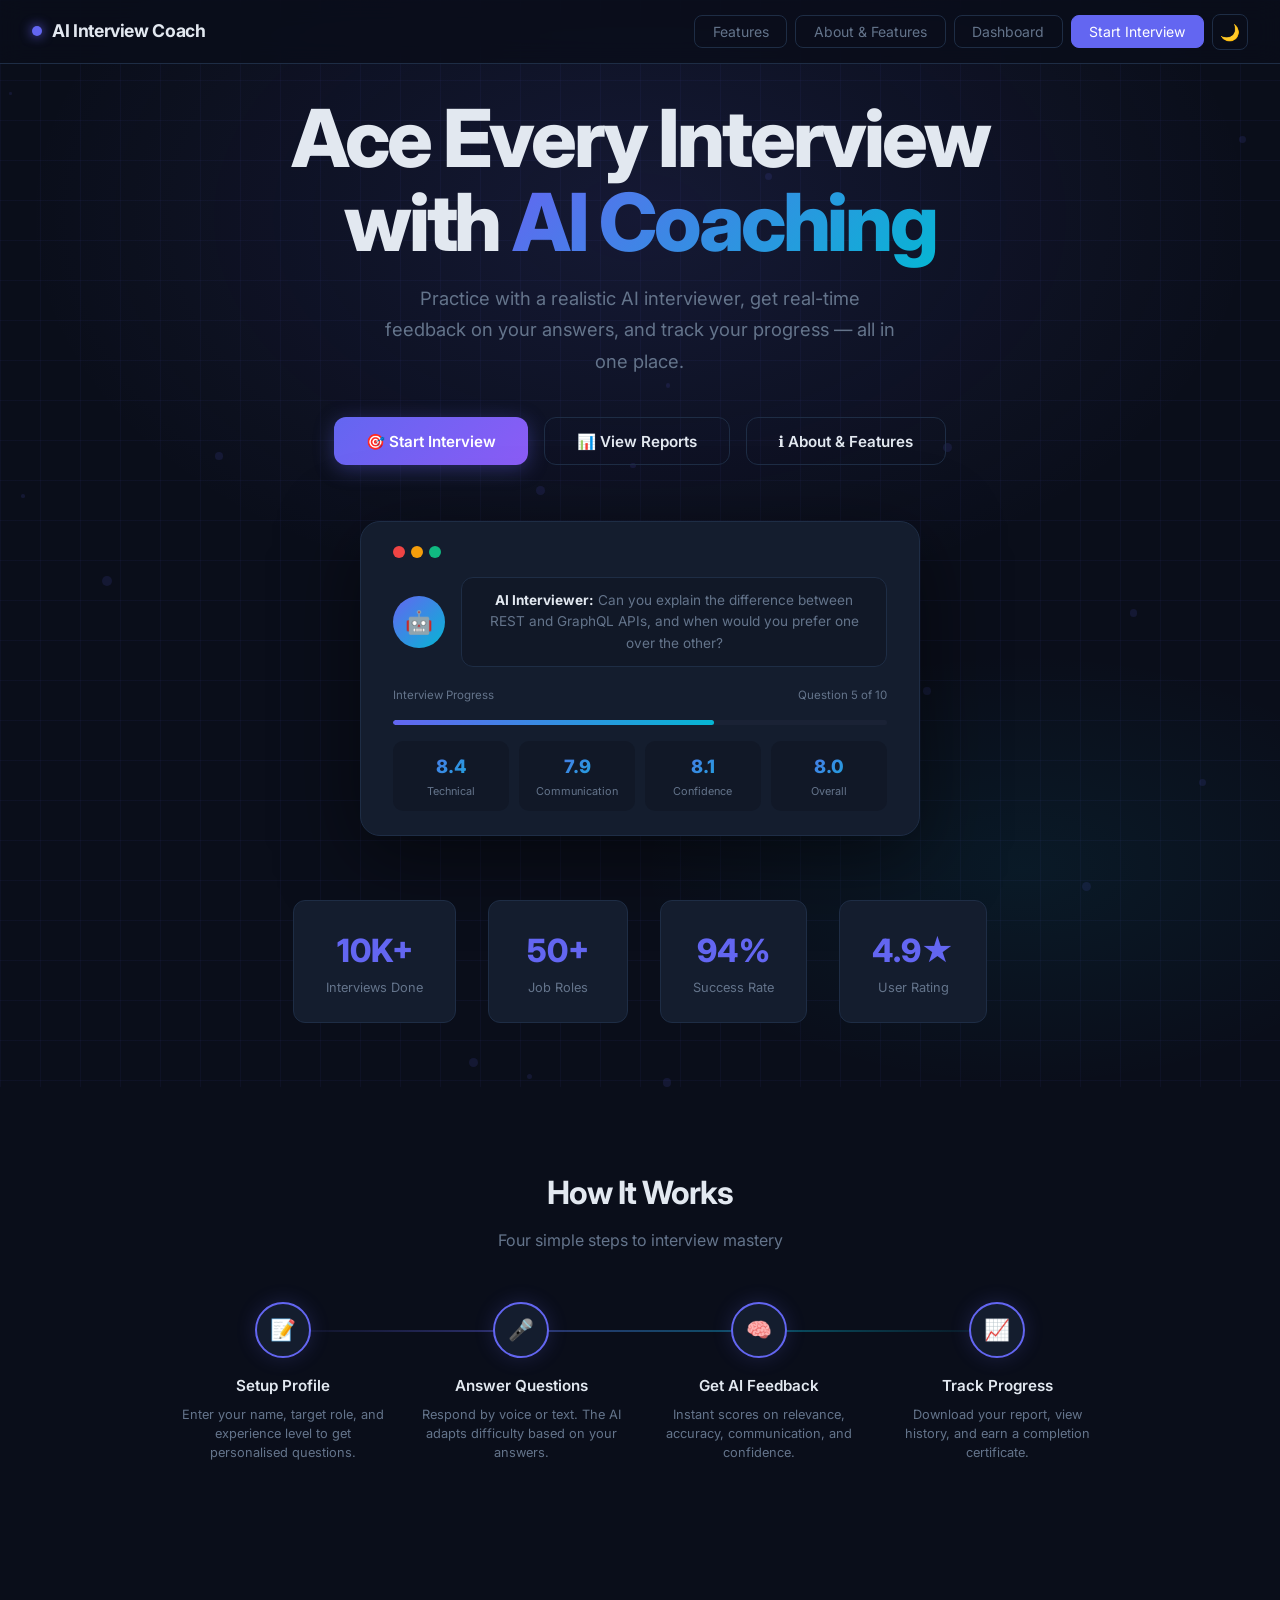
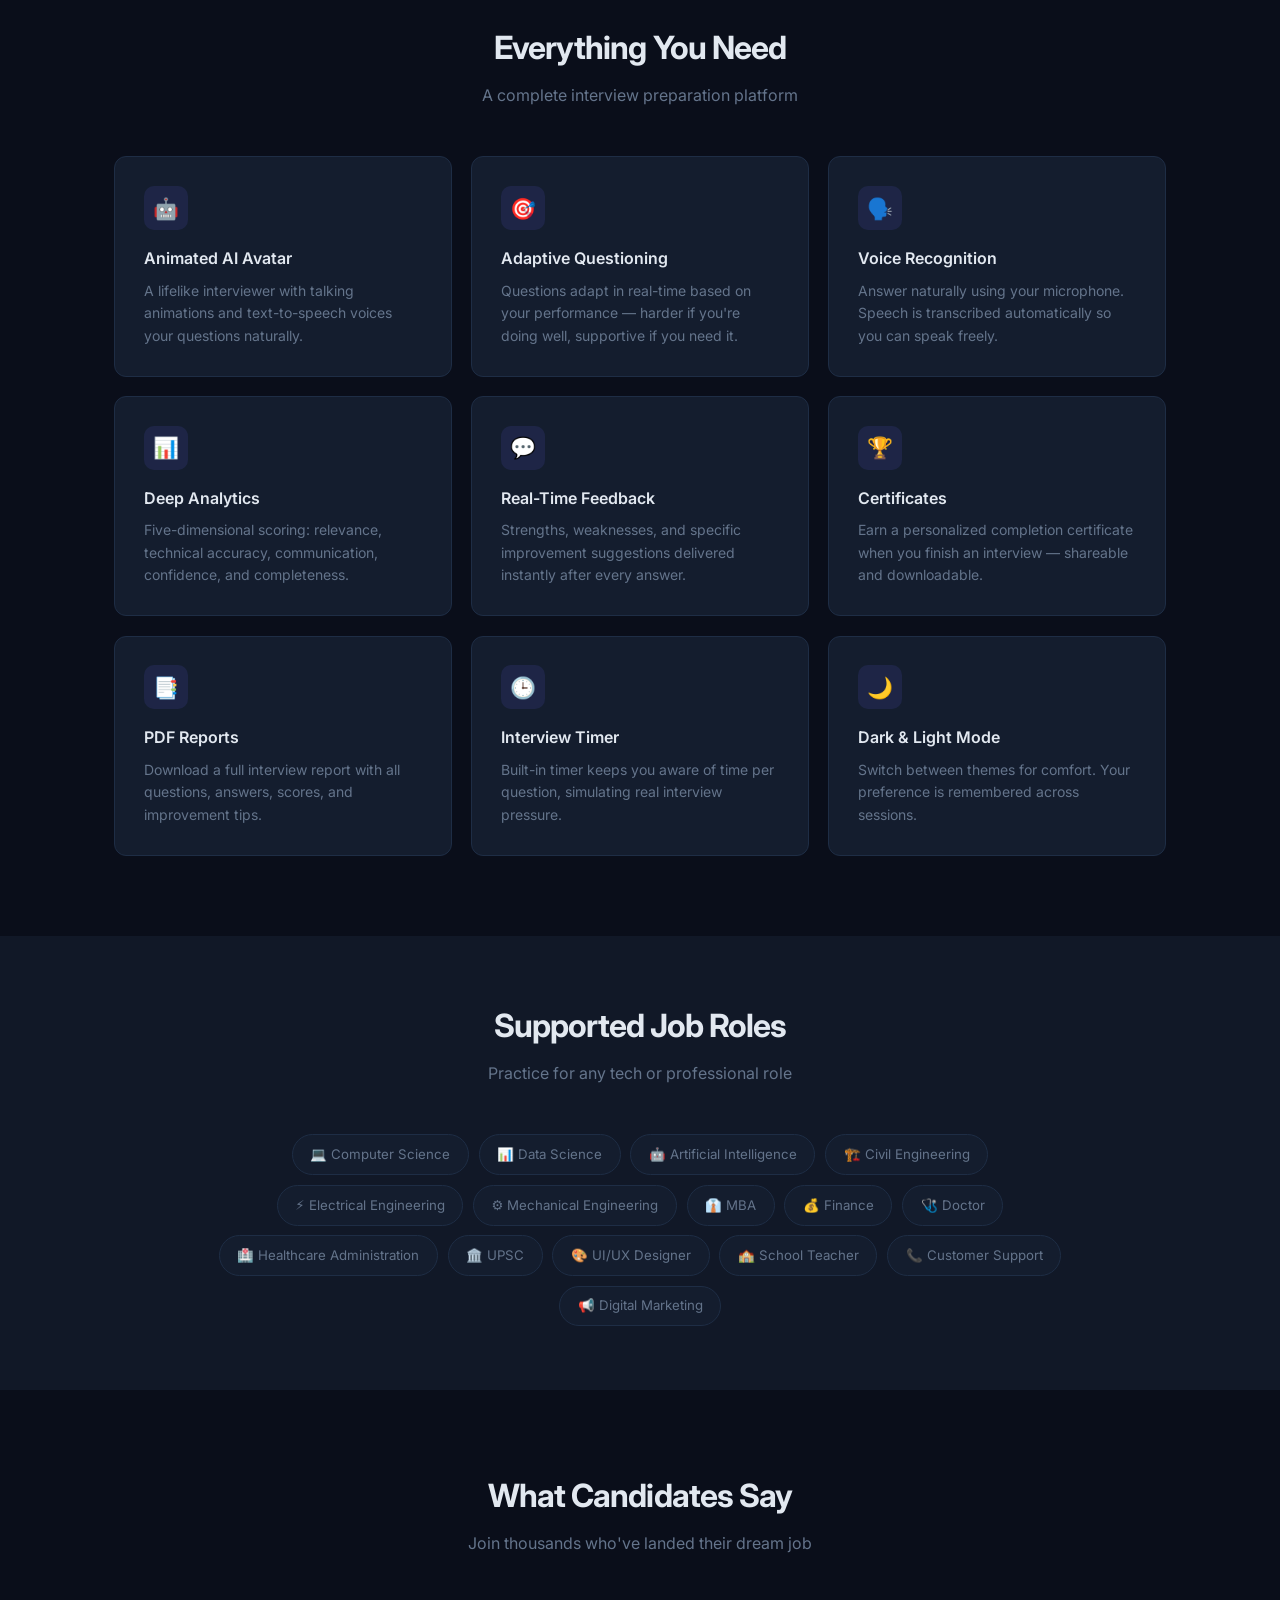
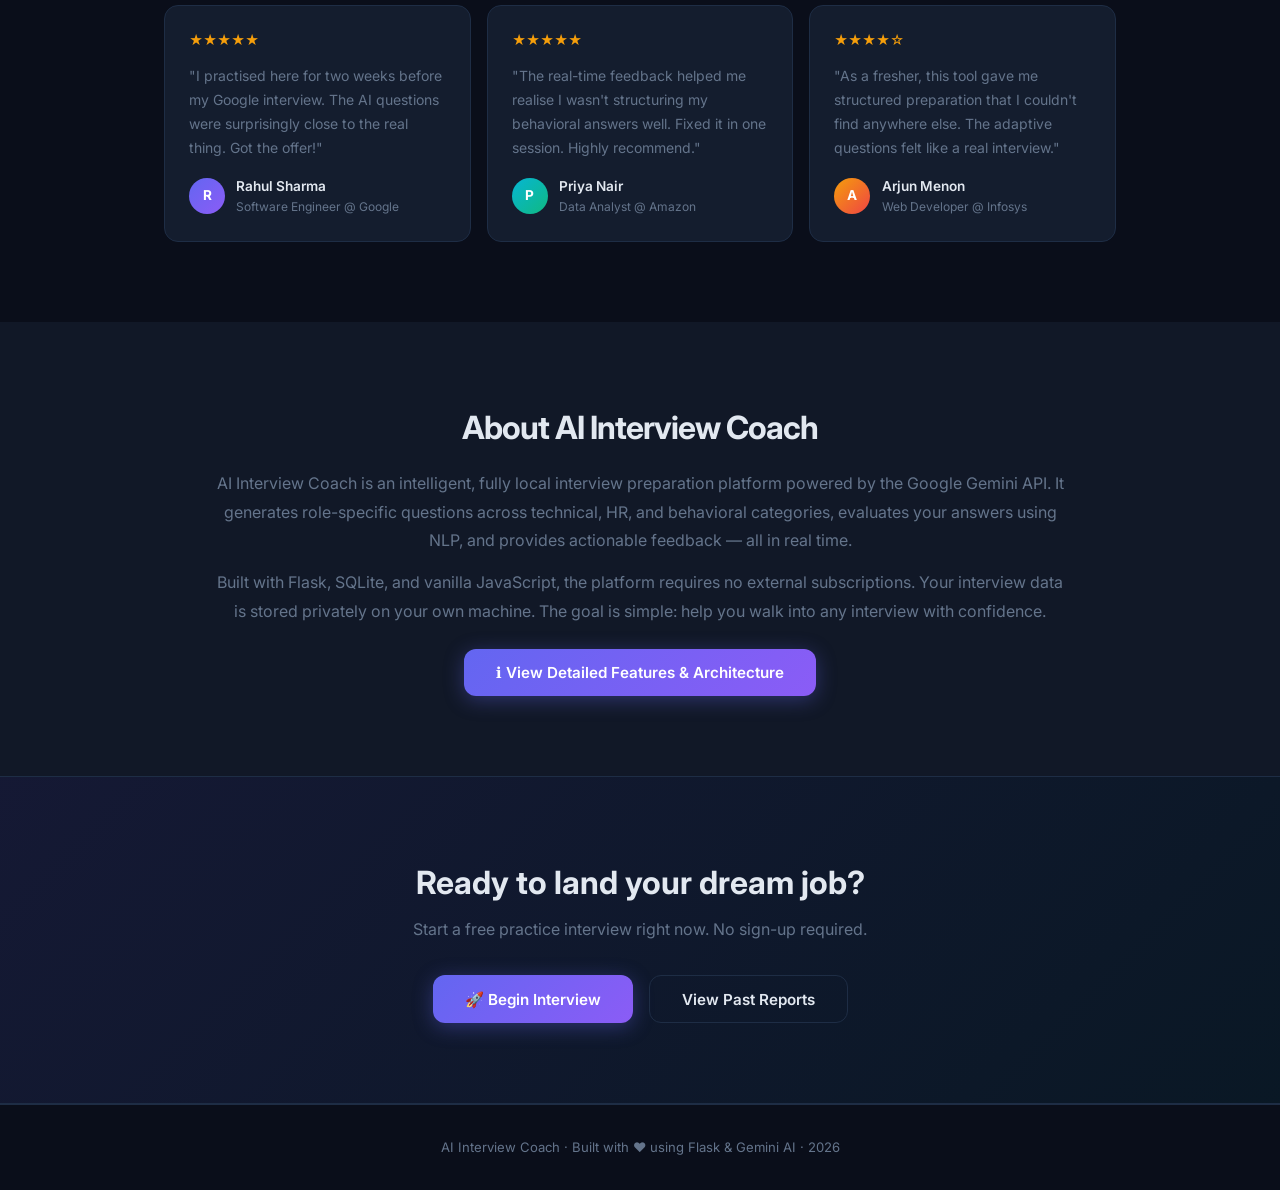
==== commit 7853ff9f: "Initial commit" ====
--- a/templates/index.html
+++ b/templates/index.html
@@ -357,7 +357,7 @@
     </div>
     <div class="nav-links">
       <button class="nav-btn" onclick="scrollTo('features')">Features</button>
-      <button class="nav-btn" onclick="scrollTo('about')">About</button>
+      <button class="nav-btn" onclick="location.href='/about'">About &amp; Features</button>
       <button class="nav-btn" onclick="location.href='/dashboard'">Dashboard</button>
       <button class="nav-btn primary" onclick="openSetupModal()">Start Interview</button>
       <button id="themeToggle" onclick="toggleTheme()" title="Toggle theme">🌙</button>
@@ -388,8 +388,8 @@
         <button class="btn-secondary" onclick="location.href='/dashboard'">
           📊 View Reports
         </button>
-        <button class="btn-secondary" onclick="scrollTo('about')">
-          ℹ️ About
+        <button class="btn-secondary" onclick="location.href='/about'">
+          ℹ️ About &amp; Features
         </button>
       </div>
     </div>
@@ -546,21 +546,21 @@
       <div class="section-title">Supported Job Roles</div>
       <div class="section-sub">Practice for any tech or professional role</div>
       <div class="roles-grid">
-        <div class="role-pill">💻 Software Developer</div>
-        <div class="role-pill">📊 Data Analyst</div>
-        <div class="role-pill">🌐 Web Developer</div>
-        <div class="role-pill">🤖 ML Engineer</div>
-        <div class="role-pill">🔒 Cybersecurity Analyst</div>
-        <div class="role-pill">☁️ Cloud Engineer</div>
+        <div class="role-pill">💻 Computer Science</div>
+        <div class="role-pill">📊 Data Science</div>
+        <div class="role-pill">🤖 Artificial Intelligence</div>
+        <div class="role-pill">🏗️ Civil Engineering</div>
+        <div class="role-pill">⚡ Electrical Engineering</div>
+        <div class="role-pill">⚙️ Mechanical Engineering</div>
+        <div class="role-pill">👔 MBA</div>
+        <div class="role-pill">💰 Finance</div>
+        <div class="role-pill">🩺 Doctor</div>
+        <div class="role-pill">🏥 Healthcare Administration</div>
+        <div class="role-pill">🏛️ UPSC</div>
         <div class="role-pill">🎨 UI/UX Designer</div>
-        <div class="role-pill">📱 Mobile Developer</div>
-        <div class="role-pill">🗄️ Database Administrator</div>
-        <div class="role-pill">⚙️ DevOps Engineer</div>
-        <div class="role-pill">🧪 QA Engineer</div>
-        <div class="role-pill">📋 Product Manager</div>
-        <div class="role-pill">🔬 Data Scientist</div>
-        <div class="role-pill">🏗️ System Architect</div>
-        <div class="role-pill">📡 Network Engineer</div>
+        <div class="role-pill">🏫 School Teacher</div>
+        <div class="role-pill">📞 Customer Support</div>
+        <div class="role-pill">📢 Digital Marketing</div>
       </div>
     </div>
   </section>
@@ -615,7 +615,7 @@
       <div class="section-title">About AI Interview Coach</div>
       <p>
         AI Interview Coach is an intelligent, fully local interview preparation platform powered
-        by the Anthropic Claude API. It generates role-specific questions across technical, HR,
+        by the Google Gemini API. It generates role-specific questions across technical, HR,
         and behavioral categories, evaluates your answers using NLP, and provides actionable feedback
         — all in real time.
       </p>
@@ -624,6 +624,9 @@
         subscriptions. Your interview data is stored privately on your own machine. The goal
         is simple: help you walk into any interview with confidence.
       </p>
+      <div style="margin-top: 1.5rem; text-align: center;">
+        <button class="btn-primary" onclick="location.href='/about'">ℹ️ View Detailed Features &amp; Architecture</button>
+      </div>
     </div>
   </section>
 
@@ -639,7 +642,7 @@
 
   <!-- ── FOOTER ─────────────────────────────────────────────────── -->
   <footer>
-    <p>AI Interview Coach · Built with ❤️ using Flask &amp; Claude AI · <span id="year"></span></p>
+    <p>AI Interview Coach · Built with ❤️ using Flask &amp; Gemini AI · <span id="year"></span></p>
   </footer>
 
   <!-- ── SETUP MODAL ───────────────────────────────────────────── -->
@@ -655,24 +658,22 @@
         <input type="email" id="setupEmail" placeholder="e.g. rahul@email.com" />
       </div>
       <div class="form-group">
+        <label>Category</label>
+        <select id="setupCategory" onchange="onCategoryChange()">
+          <option value="">Select a category…</option>
+          <option>Engineering</option>
+          <option>Business</option>
+          <option>Healthcare</option>
+          <option>Government</option>
+          <option>Design & Creative</option>
+          <option>Education</option>
+          <option>Others</option>
+        </select>
+      </div>
+      <div class="form-group">
         <label>Job Role</label>
-        <select id="setupRole">
-          <option value="">Select a role…</option>
-          <option>Software Developer</option>
-          <option>Data Analyst</option>
-          <option>Web Developer</option>
-          <option>ML Engineer</option>
-          <option>Cybersecurity Analyst</option>
-          <option>Cloud Engineer</option>
-          <option>UI/UX Designer</option>
-          <option>Mobile Developer</option>
-          <option>Database Administrator</option>
-          <option>DevOps Engineer</option>
-          <option>QA Engineer</option>
-          <option>Product Manager</option>
-          <option>Data Scientist</option>
-          <option>System Architect</option>
-          <option>Network Engineer</option>
+        <select id="setupRole" disabled>
+          <option value="">Select a category first…</option>
         </select>
       </div>
       <div class="form-group">
